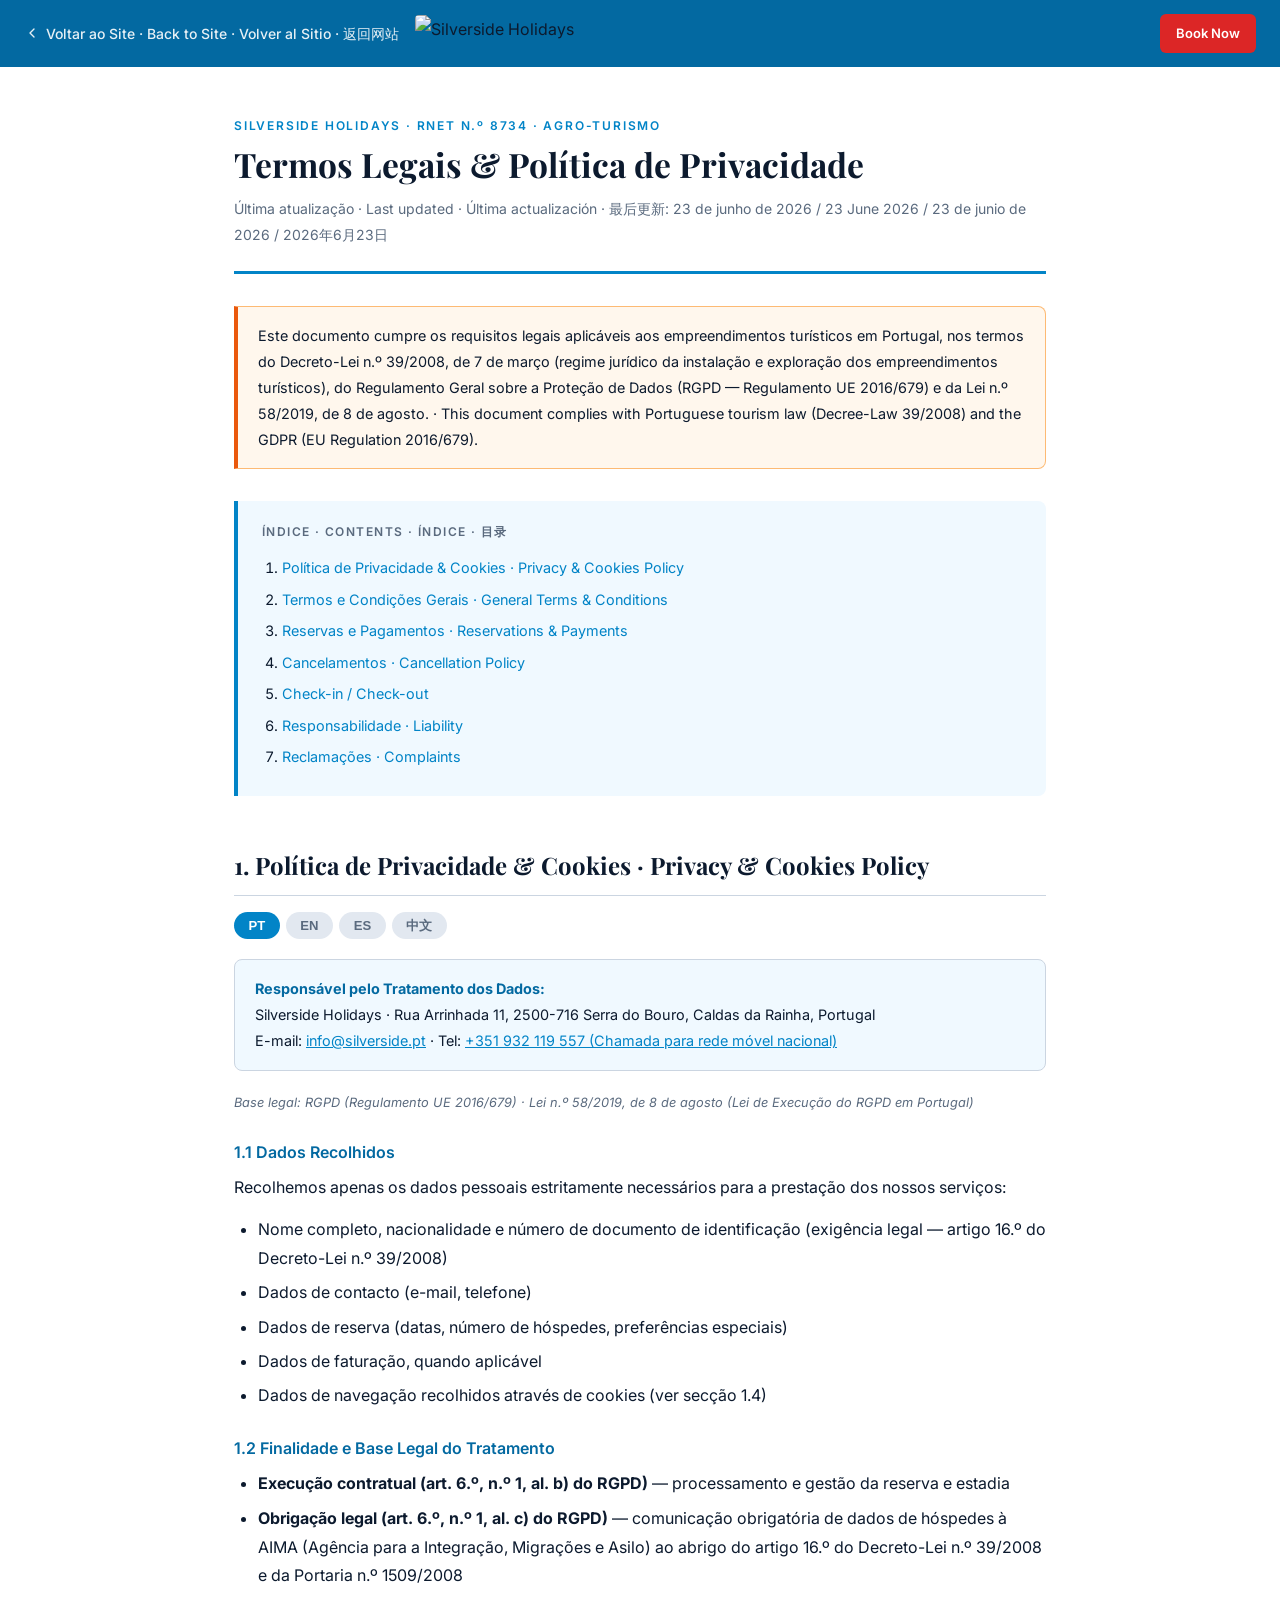
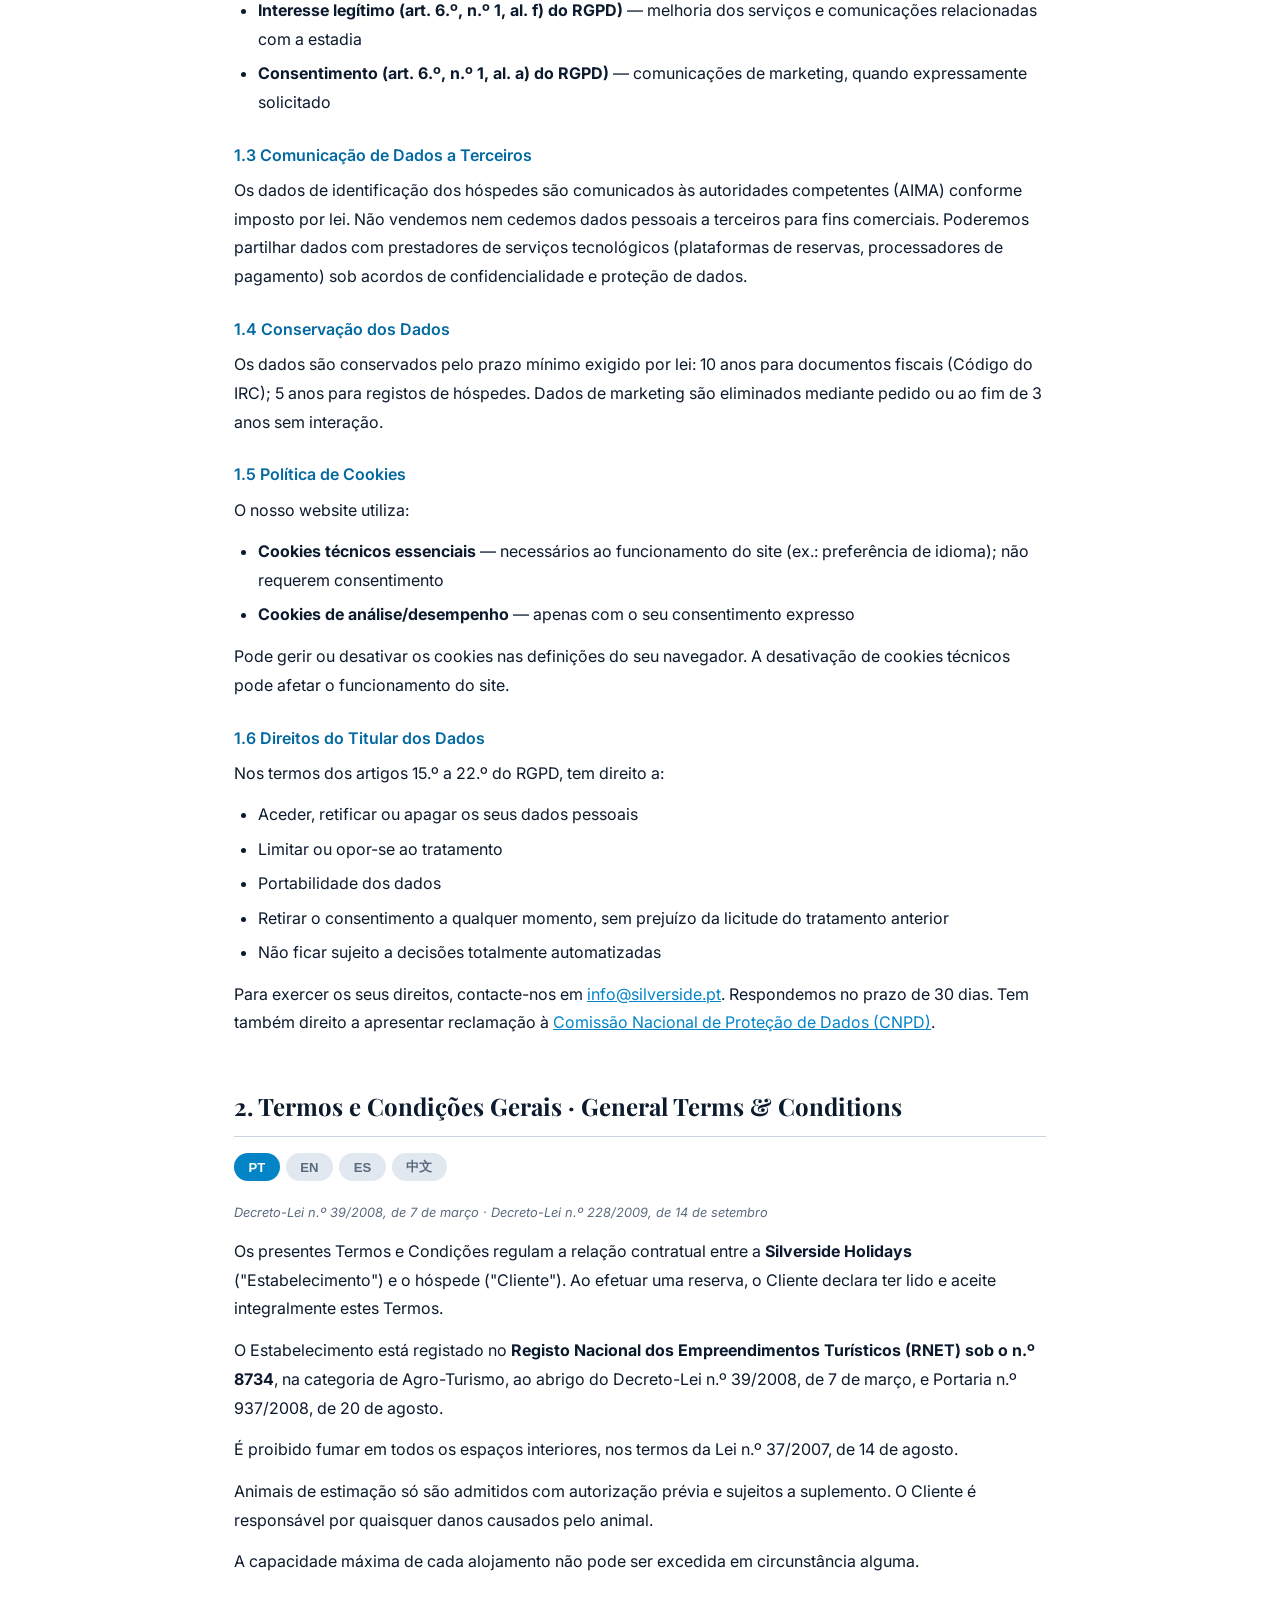
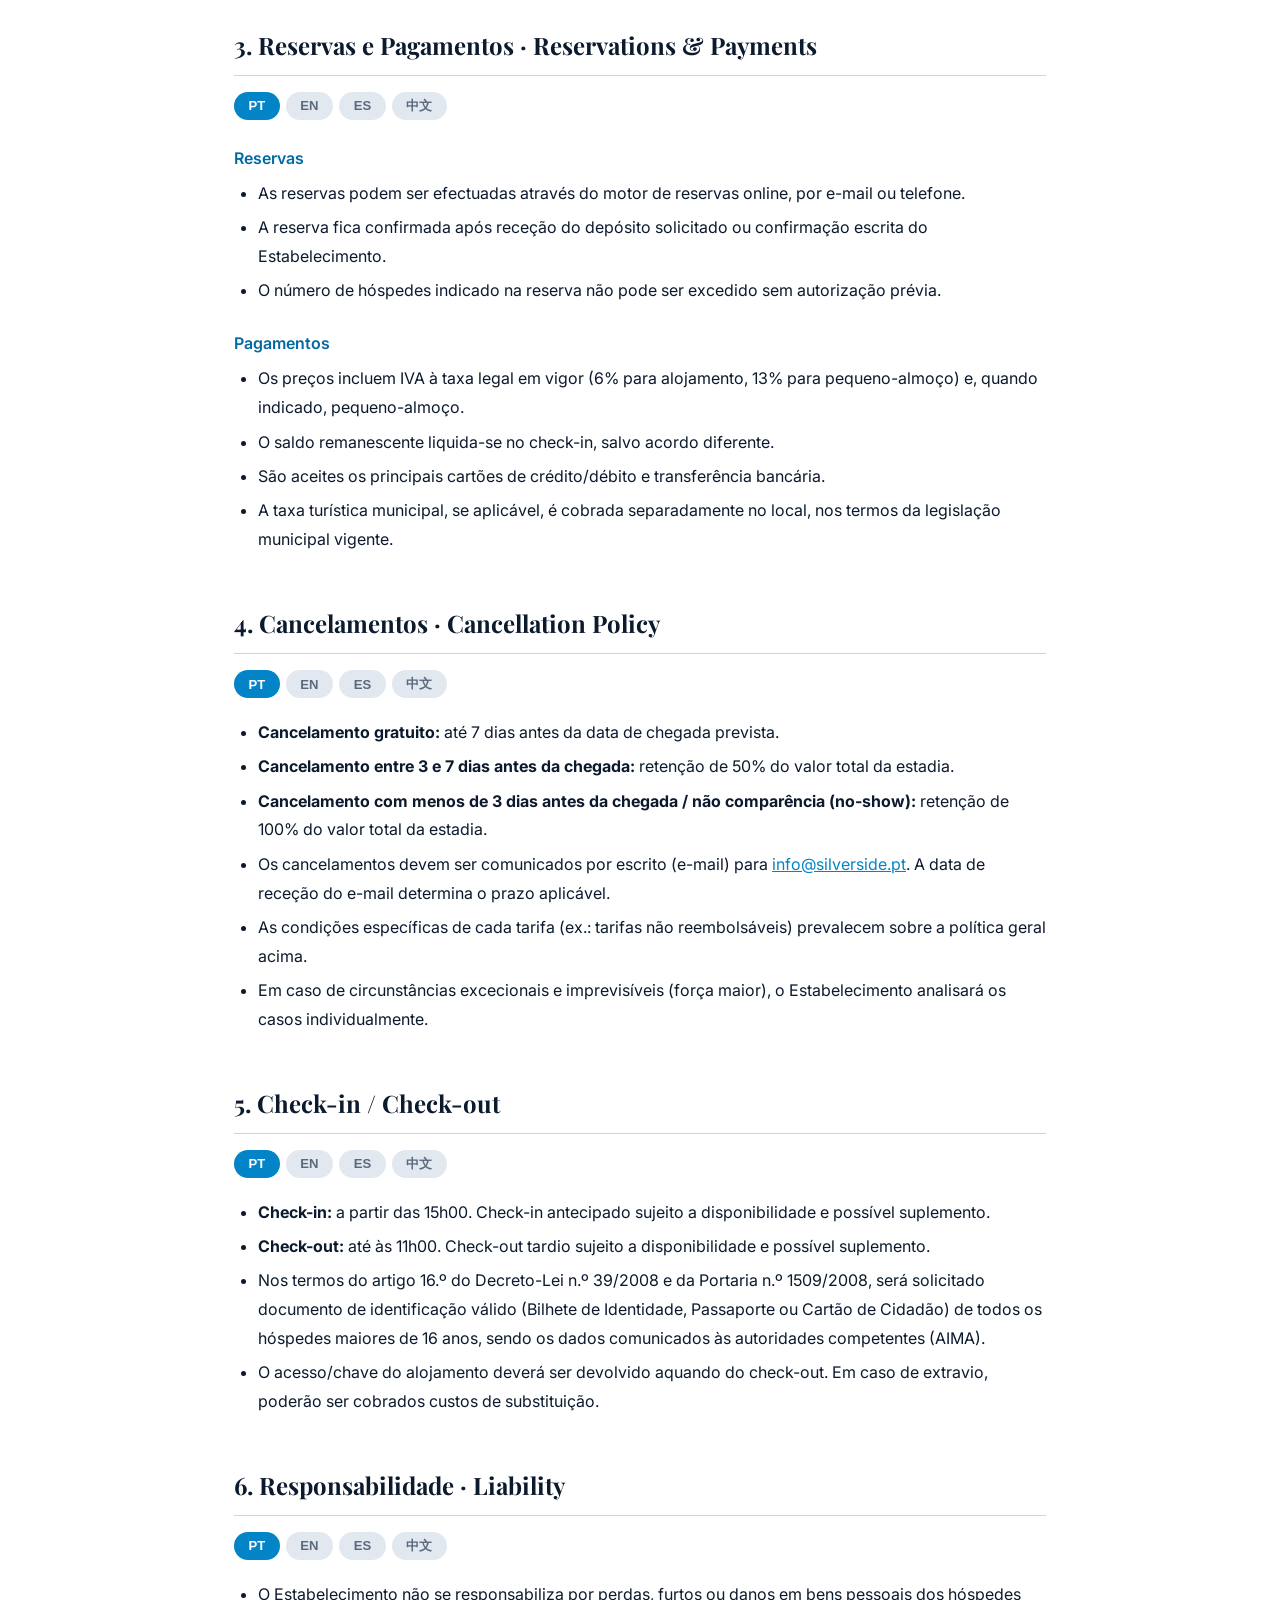
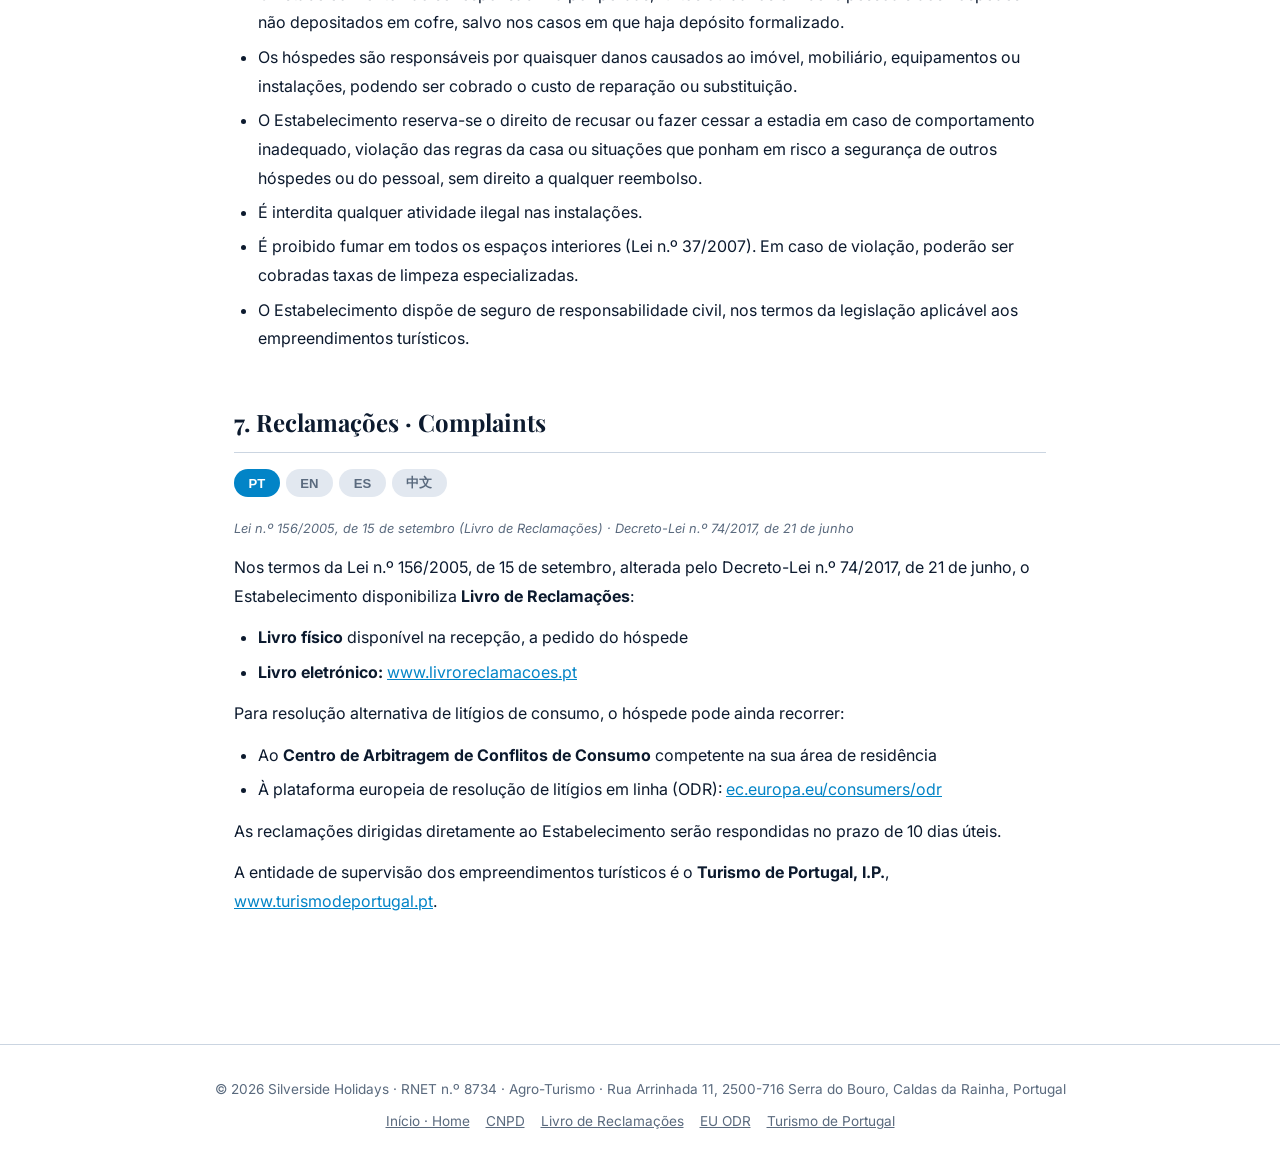
==== termos_legais.html @ a7474183 "Replace Reseliva with Exely booking engine. Embed the Exely search form and room-linked book buttons" ====
<!DOCTYPE html>
<html lang="pt">
<head>
  <meta charset="UTF-8" />
  <meta name="viewport" content="width=device-width, initial-scale=1.0" />
  <title>Termos Legais · Silverside Holidays</title>
  <link rel="icon" href="Logo.jpg" type="image/jpeg" />
  <link rel="preconnect" href="https://fonts.googleapis.com" />
  <link rel="preconnect" href="https://fonts.gstatic.com" crossorigin />
  <link href="https://fonts.googleapis.com/css2?family=Inter:wght@400;500;600&family=Playfair+Display:wght@600&display=swap" rel="stylesheet" />
  <style>
    :root {
      --primary:      #0284C7;
      --primary-dark: #0369A1;
      --accent:       #DC2626;
      --text:         #0C1A2E;
      --text-muted:   #5a6a7e;
      --bg-alt:       #F0F9FF;
      --border:       #CBD5E1;
    }
    *, *::before, *::after { box-sizing: border-box; margin: 0; padding: 0; }
    body {
      font-family: 'Inter', sans-serif;
      color: var(--text);
      background: #fff;
      line-height: 1.8;
      font-size: 1rem;
    }

    /* ── Top bar ── */
    .topbar {
      background: var(--primary-dark);
      padding: 0.85rem 1.5rem;
      display: flex;
      align-items: center;
      gap: 1rem;
    }
    .topbar a.back {
      color: #fff;
      text-decoration: none;
      font-size: 0.875rem;
      font-weight: 500;
      display: flex;
      align-items: center;
      gap: 0.4rem;
      opacity: 0.9;
    }
    .topbar a.back:hover { opacity: 1; text-decoration: underline; }
    .topbar img { height: 36px; border-radius: 4px; }
    .topbar-actions {
      margin-left: auto;
      display: flex;
      align-items: center;
      gap: 0.75rem;
    }
    .topbar .book-btn {
      background: #DC2626;
      color: #fff;
      text-decoration: none;
      font-size: 0.8125rem;
      font-weight: 600;
      padding: 0.5rem 1rem;
      border-radius: 6px;
    }
    .topbar .book-btn:hover { background: #B91C1C; }

    /* ── Page wrapper ── */
    .page {
      max-width: 860px;
      margin: 0 auto;
      padding: 3rem 1.5rem 5rem;
    }

    /* ── Page header ── */
    .page-header {
      border-bottom: 3px solid var(--primary);
      padding-bottom: 1.5rem;
      margin-bottom: 2rem;
    }
    .page-header .eyebrow {
      font-size: 0.75rem;
      font-weight: 600;
      letter-spacing: 0.15em;
      text-transform: uppercase;
      color: var(--primary);
      margin-bottom: 0.5rem;
    }
    .page-header h1 {
      font-family: 'Playfair Display', serif;
      font-size: 2.1rem;
      line-height: 1.2;
    }
    .page-header .meta {
      margin-top: 0.75rem;
      font-size: 0.875rem;
      color: var(--text-muted);
    }

    /* ── Alert box ── */
    .alert {
      background: #FFF7ED;
      border: 1px solid #FDBA74;
      border-left: 4px solid #EA580C;
      border-radius: 0 8px 8px 0;
      padding: 1rem 1.25rem;
      font-size: 0.9rem;
      margin-bottom: 2rem;
    }

    /* ── TOC ── */
    .toc {
      background: var(--bg-alt);
      border-left: 4px solid var(--primary);
      border-radius: 0 8px 8px 0;
      padding: 1.25rem 1.5rem;
      margin-bottom: 3rem;
    }
    .toc h2 {
      font-size: 0.75rem;
      font-weight: 600;
      letter-spacing: 0.12em;
      text-transform: uppercase;
      color: var(--text-muted);
      margin-bottom: 0.75rem;
    }
    .toc ol { padding-left: 1.25rem; }
    .toc li { margin: 0.35rem 0; font-size: 0.9rem; }
    .toc a { color: var(--primary); text-decoration: none; }
    .toc a:hover { text-decoration: underline; }

    /* ── Sections ── */
    section { margin-bottom: 3rem; scroll-margin-top: 1.5rem; }
    section > h2 {
      font-family: 'Playfair Display', serif;
      font-size: 1.5rem;
      color: var(--text);
      margin-bottom: 1rem;
      padding-bottom: 0.5rem;
      border-bottom: 1px solid var(--border);
    }
    section h3 {
      font-size: 1rem;
      font-weight: 600;
      color: var(--primary-dark);
      margin: 1.5rem 0 0.4rem;
    }
    section p { margin-bottom: 0.8rem; }
    section ul, section ol { padding-left: 1.5rem; margin-bottom: 0.8rem; }
    section li { margin: 0.35rem 0; }
    .legal-ref {
      font-size: 0.8rem;
      color: var(--text-muted);
      font-style: italic;
    }

    /* ── Lang tabs ── */
    .lang-tabs {
      display: flex;
      gap: 0.4rem;
      margin-bottom: 1.25rem;
      flex-wrap: wrap;
    }
    .lang-tab {
      background: #e2e8f0;
      border: none;
      border-radius: 20px;
      padding: 0.3rem 0.9rem;
      font-size: 0.82rem;
      font-weight: 600;
      cursor: pointer;
      color: var(--text-muted);
      transition: background 0.2s, color 0.2s;
    }
    .lang-tab.active { background: var(--primary); color: #fff; }
    .lang-tab:hover:not(.active) { background: #cbd5e1; }

    .lang-block { display: none; }
    .lang-block.active { display: block; }

    /* ── Info box ── */
    .info-box {
      background: var(--bg-alt);
      border: 1px solid var(--border);
      border-radius: 8px;
      padding: 1rem 1.25rem;
      font-size: 0.9rem;
      margin-bottom: 1.25rem;
    }
    .info-box strong { color: var(--primary-dark); }

    /* ── Links ── */
    a { color: var(--primary); }
    a:hover { color: var(--primary-dark); }

    /* ── Footer ── */
    .legal-footer {
      border-top: 1px solid var(--border);
      padding: 2rem 1.5rem;
      text-align: center;
      font-size: 0.85rem;
      color: var(--text-muted);
    }
    .legal-footer a { color: var(--text-muted); text-decoration: underline; }
    .legal-footer .footer-links { margin-top: 0.5rem; display: flex; justify-content: center; gap: 1rem; flex-wrap: wrap; }

    @media (max-width: 600px) {
      .page-header h1 { font-size: 1.6rem; }
      section > h2 { font-size: 1.25rem; }
    }
  </style>
  <!-- Exely Booking Engine -->
  <meta name="google-site-verification" content="CUYx3LEW8jjVTD2BBXpYp2aMDFgSX5VWZkhQwWPMs1c" />
  <script type="text/javascript">
    !function(e,n){
      var t="bookingengine",o="integration",i=e[t]=e[t]||{},a=i[o]=i[o]||{},r="__cq",c="__loader",d="getElementsByTagName";
      if(n=n||[],a[r]=a[r]?a[r].concat(n):n,!a[c]){a[c]=!0;var l=e.document,g=l[d]("head")[0]||l[d]("body")[0];
      !function n(i){if(0!==i.length){var a=l.createElement("script");a.type="text/javascript",a.async=!0,a.src="https://"+i[0]+"/integration/loader.js",
      a.onerror=a.onload=function(n,i){return function(){e[t]&&e[t][o]&&e[t][o].loaded||(g.removeChild(n),i())}}(a,(function(){n(i.slice(1,i.length))})),g.appendChild(a)}}(
      ["pt-ibe.hopenapi.com", "ibe.hopenapi.com", "ibe.behopenapi.com"])}
    }(window, [
      ["setContext", "BE-INT-silverside_2026-08-05", "pt"]
    ]);
  </script>
</head>
<body>

  <div class="topbar">
    <a href="index.html" class="back">
      <svg width="16" height="16" viewBox="0 0 24 24" fill="none" stroke="currentColor" stroke-width="2" stroke-linecap="round" stroke-linejoin="round"><polyline points="15 18 9 12 15 6"/></svg>
      Voltar ao Site · Back to Site · Volver al Sitio · 返回网站
    </a>
    <img src="Logo.jpg" alt="Silverside Holidays" />
    <div class="topbar-actions">
      <a href="#" class="book-btn" data-be-booking-open="true">Book Now</a>
    </div>
  </div>

  <main class="page">

    <header class="page-header">
      <p class="eyebrow">Silverside Holidays · RNET n.º 8734 · Agro-Turismo</p>
      <h1>Termos Legais &amp; Política de Privacidade</h1>
      <p class="meta">
        Última atualização · Last updated · Última actualización · 最后更新: 23 de junho de 2026 / 23 June 2026 / 23 de junio de 2026 / 2026年6月23日
      </p>
    </header>

    <div class="alert">
      Este documento cumpre os requisitos legais aplicáveis aos empreendimentos turísticos em Portugal, nos termos do Decreto-Lei n.º 39/2008, de 7 de março (regime jurídico da instalação e exploração dos empreendimentos turísticos), do Regulamento Geral sobre a Proteção de Dados (RGPD — Regulamento UE 2016/679) e da Lei n.º 58/2019, de 8 de agosto. · This document complies with Portuguese tourism law (Decree-Law 39/2008) and the GDPR (EU Regulation 2016/679).
    </div>

    <nav class="toc" aria-label="Índice">
      <h2>Índice · Contents · Índice · 目录</h2>
      <ol>
        <li><a href="#privacidade">Política de Privacidade &amp; Cookies · Privacy &amp; Cookies Policy</a></li>
        <li><a href="#termos">Termos e Condições Gerais · General Terms &amp; Conditions</a></li>
        <li><a href="#reservas">Reservas e Pagamentos · Reservations &amp; Payments</a></li>
        <li><a href="#cancelamentos">Cancelamentos · Cancellation Policy</a></li>
        <li><a href="#checkin">Check-in / Check-out</a></li>
        <li><a href="#responsabilidade">Responsabilidade · Liability</a></li>
        <li><a href="#reclamacoes">Reclamações · Complaints</a></li>
      </ol>
    </nav>


    <!-- ══════════════════════════════════════════
         1. PRIVACY & COOKIES
    ══════════════════════════════════════════ -->
    <section id="privacidade">
      <h2>1. Política de Privacidade &amp; Cookies · Privacy &amp; Cookies Policy</h2>

      <div class="lang-tabs" data-section="priv">
        <button class="lang-tab active" data-lang="pt">PT</button>
        <button class="lang-tab" data-lang="en">EN</button>
        <button class="lang-tab" data-lang="es">ES</button>
        <button class="lang-tab" data-lang="zh">中文</button>
      </div>

      <!-- PT -->
      <div class="lang-block active" id="priv-pt">
        <div class="info-box">
          <strong>Responsável pelo Tratamento dos Dados:</strong><br>
          Silverside Holidays · Rua Arrinhada 11, 2500-716 Serra do Bouro, Caldas da Rainha, Portugal<br>
          E-mail: <a href="mailto:info@silverside.pt">info@silverside.pt</a> · Tel: <a href="tel:+351932119557">+351 932 119 557 (Chamada para rede móvel nacional)</a>
        </div>
        <p class="legal-ref">Base legal: RGPD (Regulamento UE 2016/679) · Lei n.º 58/2019, de 8 de agosto (Lei de Execução do RGPD em Portugal)</p>

        <h3>1.1 Dados Recolhidos</h3>
        <p>Recolhemos apenas os dados pessoais estritamente necessários para a prestação dos nossos serviços:</p>
        <ul>
          <li>Nome completo, nacionalidade e número de documento de identificação (exigência legal — artigo 16.º do Decreto-Lei n.º 39/2008)</li>
          <li>Dados de contacto (e-mail, telefone)</li>
          <li>Dados de reserva (datas, número de hóspedes, preferências especiais)</li>
          <li>Dados de faturação, quando aplicável</li>
          <li>Dados de navegação recolhidos através de cookies (ver secção 1.4)</li>
        </ul>

        <h3>1.2 Finalidade e Base Legal do Tratamento</h3>
        <ul>
          <li><strong>Execução contratual (art. 6.º, n.º 1, al. b) do RGPD)</strong> — processamento e gestão da reserva e estadia</li>
          <li><strong>Obrigação legal (art. 6.º, n.º 1, al. c) do RGPD)</strong> — comunicação obrigatória de dados de hóspedes à AIMA (Agência para a Integração, Migrações e Asilo) ao abrigo do artigo 16.º do Decreto-Lei n.º 39/2008 e da Portaria n.º 1509/2008</li>
          <li><strong>Interesse legítimo (art. 6.º, n.º 1, al. f) do RGPD)</strong> — melhoria dos serviços e comunicações relacionadas com a estadia</li>
          <li><strong>Consentimento (art. 6.º, n.º 1, al. a) do RGPD)</strong> — comunicações de marketing, quando expressamente solicitado</li>
        </ul>

        <h3>1.3 Comunicação de Dados a Terceiros</h3>
        <p>Os dados de identificação dos hóspedes são comunicados às autoridades competentes (AIMA) conforme imposto por lei. Não vendemos nem cedemos dados pessoais a terceiros para fins comerciais. Poderemos partilhar dados com prestadores de serviços tecnológicos (plataformas de reservas, processadores de pagamento) sob acordos de confidencialidade e proteção de dados.</p>

        <h3>1.4 Conservação dos Dados</h3>
        <p>Os dados são conservados pelo prazo mínimo exigido por lei: 10 anos para documentos fiscais (Código do IRC); 5 anos para registos de hóspedes. Dados de marketing são eliminados mediante pedido ou ao fim de 3 anos sem interação.</p>

        <h3>1.5 Política de Cookies</h3>
        <p>O nosso website utiliza:</p>
        <ul>
          <li><strong>Cookies técnicos essenciais</strong> — necessários ao funcionamento do site (ex.: preferência de idioma); não requerem consentimento</li>
          <li><strong>Cookies de análise/desempenho</strong> — apenas com o seu consentimento expresso</li>
        </ul>
        <p>Pode gerir ou desativar os cookies nas definições do seu navegador. A desativação de cookies técnicos pode afetar o funcionamento do site.</p>

        <h3>1.6 Direitos do Titular dos Dados</h3>
        <p>Nos termos dos artigos 15.º a 22.º do RGPD, tem direito a:</p>
        <ul>
          <li>Aceder, retificar ou apagar os seus dados pessoais</li>
          <li>Limitar ou opor-se ao tratamento</li>
          <li>Portabilidade dos dados</li>
          <li>Retirar o consentimento a qualquer momento, sem prejuízo da licitude do tratamento anterior</li>
          <li>Não ficar sujeito a decisões totalmente automatizadas</li>
        </ul>
        <p>Para exercer os seus direitos, contacte-nos em <a href="mailto:info@silverside.pt">info@silverside.pt</a>. Respondemos no prazo de 30 dias. Tem também direito a apresentar reclamação à <a href="https://www.cnpd.pt" target="_blank" rel="noopener">Comissão Nacional de Proteção de Dados (CNPD)</a>.</p>
      </div>

      <!-- EN -->
      <div class="lang-block" id="priv-en">
        <div class="info-box">
          <strong>Data Controller:</strong><br>
          Silverside Holidays · Rua Arrinhada 11, 2500-716 Serra do Bouro, Caldas da Rainha, Portugal<br>
          Email: <a href="mailto:info@silverside.pt">info@silverside.pt</a> · Tel: <a href="tel:+351932119557">+351 932 119 557 (Call to national mobile network)</a>
        </div>
        <p class="legal-ref">Legal basis: GDPR (EU Regulation 2016/679) · Portuguese Law 58/2019 of 8 August</p>

        <h3>1.1 Data Collected</h3>
        <p>We only collect personal data strictly necessary for the provision of our services:</p>
        <ul>
          <li>Full name, nationality and identity document number (legal requirement — Article 16 of Decree-Law 39/2008)</li>
          <li>Contact details (email, phone)</li>
          <li>Reservation data (dates, number of guests, special preferences)</li>
          <li>Billing information, where applicable</li>
          <li>Browsing data collected via cookies (see section 1.4)</li>
        </ul>

        <h3>1.2 Purpose and Legal Basis for Processing</h3>
        <ul>
          <li><strong>Contractual performance (Art. 6(1)(b) GDPR)</strong> — processing and managing your reservation and stay</li>
          <li><strong>Legal obligation (Art. 6(1)(c) GDPR)</strong> — mandatory reporting of guest data to AIMA (Portuguese Immigration and Integration Agency) under Article 16 of Decree-Law 39/2008</li>
          <li><strong>Legitimate interest (Art. 6(1)(f) GDPR)</strong> — service improvement and stay-related communications</li>
          <li><strong>Consent (Art. 6(1)(a) GDPR)</strong> — marketing communications, when expressly requested</li>
        </ul>

        <h3>1.3 Sharing of Data with Third Parties</h3>
        <p>Guest identification data is reported to the competent authorities (AIMA) as required by law. We do not sell or share personal data with third parties for commercial purposes. We may share data with technology service providers (booking platforms, payment processors) under confidentiality and data protection agreements.</p>

        <h3>1.4 Data Retention</h3>
        <p>Data is retained for the minimum period required by law: 10 years for tax documents; 5 years for guest records. Marketing data is deleted upon request or after 3 years of inactivity.</p>

        <h3>1.5 Cookie Policy</h3>
        <p>Our website uses:</p>
        <ul>
          <li><strong>Essential technical cookies</strong> — necessary for site operation (e.g. language preference); no consent required</li>
          <li><strong>Analytics/performance cookies</strong> — only with your express consent</li>
        </ul>
        <p>You may manage or disable cookies in your browser settings. Disabling technical cookies may affect site functionality.</p>

        <h3>1.6 Data Subject Rights</h3>
        <p>Under Articles 15–22 of the GDPR, you have the right to:</p>
        <ul>
          <li>Access, rectify, or erase your personal data</li>
          <li>Restrict or object to processing</li>
          <li>Data portability</li>
          <li>Withdraw consent at any time, without affecting the lawfulness of prior processing</li>
          <li>Not be subject to solely automated decisions</li>
        </ul>
        <p>To exercise your rights, contact us at <a href="mailto:info@silverside.pt">info@silverside.pt</a>. We respond within 30 days. You may also lodge a complaint with the <a href="https://www.cnpd.pt" target="_blank" rel="noopener">Comissão Nacional de Proteção de Dados (CNPD)</a>.</p>
      </div>

      <!-- ES -->
      <div class="lang-block" id="priv-es">
        <div class="info-box">
          <strong>Responsable del Tratamiento de Datos:</strong><br>
          Silverside Holidays · Rua Arrinhada 11, 2500-716 Serra do Bouro, Caldas da Rainha, Portugal<br>
          Correo: <a href="mailto:info@silverside.pt">info@silverside.pt</a> · Tel: <a href="tel:+351932119557">+351 932 119 557 (Llamada a red móvil nacional)</a>
        </div>
        <p class="legal-ref">Base legal: RGPD (Reglamento UE 2016/679) · Ley portuguesa n.º 58/2019, de 8 de agosto</p>

        <h3>1.1 Datos Recopilados</h3>
        <p>Solo recopilamos los datos personales estrictamente necesarios para la prestación de nuestros servicios:</p>
        <ul>
          <li>Nombre completo, nacionalidad y número de documento de identidad (exigencia legal — artículo 16 del Decreto-Ley 39/2008)</li>
          <li>Datos de contacto (correo electrónico, teléfono)</li>
          <li>Datos de reserva (fechas, número de huéspedes, preferencias especiales)</li>
          <li>Información de facturación, cuando corresponda</li>
          <li>Datos de navegación recopilados mediante cookies (véase sección 1.4)</li>
        </ul>

        <h3>1.2 Finalidad y Base Legal del Tratamiento</h3>
        <ul>
          <li><strong>Ejecución contractual (art. 6(1)(b) RGPD)</strong> — gestión de su reserva y estancia</li>
          <li><strong>Obligación legal (art. 6(1)(c) RGPD)</strong> — comunicación obligatoria de datos de huéspedes a la AIMA conforme al Decreto-Ley 39/2008</li>
          <li><strong>Interés legítimo (art. 6(1)(f) RGPD)</strong> — mejora de servicios y comunicaciones relacionadas con la estancia</li>
          <li><strong>Consentimiento (art. 6(1)(a) RGPD)</strong> — comunicaciones de marketing, cuando se solicite expresamente</li>
        </ul>

        <h3>1.3 Comunicación de Datos a Terceros</h3>
        <p>Los datos de identificación de los huéspedes se comunican a las autoridades competentes (AIMA) conforme a la ley. No vendemos ni cedemos datos personales a terceros con fines comerciales.</p>

        <h3>1.4 Conservación de Datos</h3>
        <p>Los datos se conservan durante el plazo mínimo exigido por la ley: 10 años para documentos fiscales; 5 años para registros de huéspedes. Los datos de marketing se eliminan previa solicitud o transcurridos 3 años sin interacción.</p>

        <h3>1.5 Política de Cookies</h3>
        <p>Nuestro sitio web utiliza:</p>
        <ul>
          <li><strong>Cookies técnicas esenciales</strong> — necesarias para el funcionamiento del sitio (p. ej., preferencia de idioma); no requieren consentimiento</li>
          <li><strong>Cookies analíticas/de rendimiento</strong> — solo con su consentimiento expreso</li>
        </ul>

        <h3>1.6 Derechos del Titular de los Datos</h3>
        <p>En virtud de los artículos 15 a 22 del RGPD, usted tiene derecho a acceder, rectificar o suprimir sus datos, a limitar u oponerse al tratamiento, a la portabilidad de los datos y a retirar el consentimiento en cualquier momento. Para ejercer sus derechos, contáctenos en <a href="mailto:info@silverside.pt">info@silverside.pt</a>. También puede reclamar ante la <a href="https://www.cnpd.pt" target="_blank" rel="noopener">CNPD</a>.</p>
      </div>

      <!-- ZH -->
      <div class="lang-block" id="priv-zh">
        <div class="info-box">
          <strong>数据控制方：</strong><br>
          银边旅馆（Silverside Holidays）· Rua Arrinhada 11, 2500-716 Serra do Bouro, Caldas da Rainha, 葡萄牙<br>
          电子邮件：<a href="mailto:info@silverside.pt">info@silverside.pt</a> · 电话：<a href="tel:+351932119557">+351 932 119 557 (拨打本地移动网络)</a>
        </div>
        <p class="legal-ref">法律依据：欧盟《通用数据保护条例》（GDPR，EU 2016/679）· 葡萄牙第58/2019号法律</p>

        <h3>1.1 收集的数据</h3>
        <p>我们仅收集提供服务所必需的个人数据：</p>
        <ul>
          <li>全名、国籍及身份证件号码（法律要求——第39/2008号法令第16条）</li>
          <li>联系方式（电子邮件、电话）</li>
          <li>预订数据（日期、入住人数、特殊需求）</li>
          <li>计费信息（如适用）</li>
          <li>通过Cookie收集的浏览数据（见第1.4条）</li>
        </ul>

        <h3>1.2 处理目的与法律依据</h3>
        <ul>
          <li><strong>履行合同（GDPR第6(1)(b)条）</strong>——处理和管理您的预订及住宿</li>
          <li><strong>法律义务（GDPR第6(1)(c)条）</strong>——依据第39/2008号法令第16条，将客人信息强制报告给葡萄牙移民局（AIMA）</li>
          <li><strong>合法利益（GDPR第6(1)(f)条）</strong>——改善服务及入住相关沟通</li>
          <li><strong>同意（GDPR第6(1)(a)条）</strong>——经您明确要求时发送营销通讯</li>
        </ul>

        <h3>1.3 向第三方共享数据</h3>
        <p>客人身份数据将依法向主管当局（AIMA）报告。我们不出售或向第三方提供个人数据用于商业目的。</p>

        <h3>1.4 数据保存期限</h3>
        <p>数据保存期限不超过法律规定的最低期限：税务文件保存10年；住客记录保存5年。营销数据在收到申请或3年无互动后删除。</p>

        <h3>1.5 Cookie政策</h3>
        <p>本网站使用以下Cookie：</p>
        <ul>
          <li><strong>基本技术Cookie</strong>——网站运行所必需（如语言偏好），无需同意</li>
          <li><strong>分析/性能Cookie</strong>——仅在您明确同意后使用</li>
        </ul>

        <h3>1.6 数据主体权利</h3>
        <p>根据GDPR第15至22条，您有权访问、更正或删除您的个人数据、限制或反对处理、数据可携性，以及随时撤回同意。请发送电子邮件至 <a href="mailto:info@silverside.pt">info@silverside.pt</a> 行使您的权利。您也可以向 <a href="https://www.cnpd.pt" target="_blank" rel="noopener">葡萄牙国家数据保护委员会（CNPD）</a> 提出投诉。</p>
      </div>
    </section>


    <!-- ══════════════════════════════════════════
         2. GENERAL T&C
    ══════════════════════════════════════════ -->
    <section id="termos">
      <h2>2. Termos e Condições Gerais · General Terms &amp; Conditions</h2>

      <div class="lang-tabs" data-section="tc">
        <button class="lang-tab active" data-lang="pt">PT</button>
        <button class="lang-tab" data-lang="en">EN</button>
        <button class="lang-tab" data-lang="es">ES</button>
        <button class="lang-tab" data-lang="zh">中文</button>
      </div>

      <div class="lang-block active" id="tc-pt">
        <p class="legal-ref">Decreto-Lei n.º 39/2008, de 7 de março · Decreto-Lei n.º 228/2009, de 14 de setembro</p>
        <p>Os presentes Termos e Condições regulam a relação contratual entre a <strong>Silverside Holidays</strong> ("Estabelecimento") e o hóspede ("Cliente"). Ao efetuar uma reserva, o Cliente declara ter lido e aceite integralmente estes Termos.</p>
        <p>O Estabelecimento está registado no <strong>Registo Nacional dos Empreendimentos Turísticos (RNET) sob o n.º 8734</strong>, na categoria de Agro-Turismo, ao abrigo do Decreto-Lei n.º 39/2008, de 7 de março, e Portaria n.º 937/2008, de 20 de agosto.</p>
        <p>É proibido fumar em todos os espaços interiores, nos termos da Lei n.º 37/2007, de 14 de agosto.</p>
        <p>Animais de estimação só são admitidos com autorização prévia e sujeitos a suplemento. O Cliente é responsável por quaisquer danos causados pelo animal.</p>
        <p>A capacidade máxima de cada alojamento não pode ser excedida em circunstância alguma.</p>
      </div>

      <div class="lang-block" id="tc-en">
        <p class="legal-ref">Decree-Law 39/2008 of 7 March · Decree-Law 228/2009 of 14 September</p>
        <p>These Terms and Conditions govern the contractual relationship between <strong>Silverside Holidays</strong> ("Establishment") and the guest ("Client"). By making a reservation, the Client confirms having read and fully accepted these Terms.</p>
        <p>The Establishment is registered in the <strong>National Tourism Register (RNET) under n.º 8734</strong>, in the Agro-Tourism category, under Decree-Law 39/2008 of 7 March and Ordinance 937/2008 of 20 August.</p>
        <p>Smoking is prohibited in all interior areas, under Law 37/2007 of 14 August.</p>
        <p>Pets are admitted only with prior authorisation and subject to a surcharge. The Client is responsible for any damage caused by the animal.</p>
        <p>The maximum occupancy of each accommodation unit may not be exceeded under any circumstances.</p>
      </div>

      <div class="lang-block" id="tc-es">
        <p class="legal-ref">Decreto-Ley n.º 39/2008, de 7 de marzo · Decreto-Ley n.º 228/2009, de 14 de septiembre</p>
        <p>Los presentes Términos y Condiciones regulan la relación contractual entre <strong>Silverside Holidays</strong> ("Establecimiento") y el huésped ("Cliente"). Al realizar una reserva, el Cliente declara haber leído y aceptado íntegramente estos Términos.</p>
        <p>El Establecimiento está registrado en el <strong>Registro Nacional de Empresas Turísticas (RNET) con el n.º 8734</strong>, en la categoría de Agro-Turismo, conforme al Decreto-Ley 39/2008.</p>
        <p>Está prohibido fumar en todos los espacios interiores conforme a la Ley n.º 37/2007.</p>
        <p>Las mascotas solo se admiten con autorización previa y sujetas a suplemento. El Cliente es responsable de los daños que cause el animal.</p>
        <p>La capacidad máxima de cada alojamiento no puede superarse en ningún caso.</p>
      </div>

      <div class="lang-block" id="tc-zh">
        <p class="legal-ref">第39/2008号法令（2008年3月7日）· 第228/2009号法令（2009年9月14日）</p>
        <p>本条款规范<strong>银边旅馆（Silverside Holidays）</strong>（"住宿设施"）与宾客（"客户"）之间的合同关系。完成预订即视为客户已阅读并完全接受本条款。</p>
        <p>本住宿设施依据第39/2008号法令在<strong>葡萄牙全国旅游企业注册系统（RNET）注册编号8734</strong>，类别为乡村旅游（Agro-Turismo）。</p>
        <p>根据第37/2007号法律，所有室内区域严禁吸烟。</p>
        <p>携带宠物须事先获得许可并支付附加费。客户对宠物造成的任何损失承担责任。</p>
        <p>任何情况下均不得超过每个住宿单元的最大入住人数。</p>
      </div>
    </section>


    <!-- ══════════════════════════════════════════
         3. RESERVATIONS & PAYMENTS
    ══════════════════════════════════════════ -->
    <section id="reservas">
      <h2>3. Reservas e Pagamentos · Reservations &amp; Payments</h2>

      <div class="lang-tabs" data-section="res">
        <button class="lang-tab active" data-lang="pt">PT</button>
        <button class="lang-tab" data-lang="en">EN</button>
        <button class="lang-tab" data-lang="es">ES</button>
        <button class="lang-tab" data-lang="zh">中文</button>
      </div>

      <div class="lang-block active" id="res-pt">
        <h3>Reservas</h3>
        <ul>
          <li>As reservas podem ser efectuadas através do motor de reservas online, por e-mail ou telefone.</li>
          <li>A reserva fica confirmada após receção do depósito solicitado ou confirmação escrita do Estabelecimento.</li>
          <li>O número de hóspedes indicado na reserva não pode ser excedido sem autorização prévia.</li>
        </ul>
        <h3>Pagamentos</h3>
        <ul>
          <li>Os preços incluem IVA à taxa legal em vigor (6% para alojamento, 13% para pequeno-almoço) e, quando indicado, pequeno-almoço.</li>
          <li>O saldo remanescente liquida-se no check-in, salvo acordo diferente.</li>
          <li>São aceites os principais cartões de crédito/débito e transferência bancária.</li>
          <li>A taxa turística municipal, se aplicável, é cobrada separadamente no local, nos termos da legislação municipal vigente.</li>
        </ul>
      </div>

      <div class="lang-block" id="res-en">
        <h3>Reservations</h3>
        <ul>
          <li>Reservations may be made via the online booking engine, by email, or by telephone.</li>
          <li>A reservation is confirmed upon receipt of the requested deposit or written confirmation from the Establishment.</li>
          <li>The number of guests stated at booking may not be exceeded without prior authorisation.</li>
        </ul>
        <h3>Payments</h3>
        <ul>
          <li>Prices include VAT at the applicable legal rate (6% for accommodation, 13% for breakfast) and, where indicated, breakfast.</li>
          <li>The remaining balance is due at check-in, unless otherwise agreed.</li>
          <li>Major credit/debit cards and bank transfer are accepted.</li>
          <li>A municipal tourist tax, where applicable, is charged separately on-site under current municipal legislation.</li>
        </ul>
      </div>

      <div class="lang-block" id="res-es">
        <h3>Reservas</h3>
        <ul>
          <li>Las reservas pueden realizarse a través del motor de reservas online, por correo electrónico o por teléfono.</li>
          <li>La reserva se confirma tras la recepción del depósito solicitado o la confirmación escrita del Establecimiento.</li>
          <li>El número de huéspedes indicado en la reserva no puede superarse sin autorización previa.</li>
        </ul>
        <h3>Pagos</h3>
        <ul>
          <li>Los precios incluyen IVA al tipo legal vigente (6% para alojamiento, 13% para desayuno) y, cuando se indique, desayuno.</li>
          <li>El saldo restante se abona en el check-in, salvo acuerdo en contrario.</li>
          <li>Se aceptan las principales tarjetas de crédito/débito y transferencia bancaria.</li>
          <li>La tasa turística municipal, si procede, se cobra por separado en el establecimiento.</li>
        </ul>
      </div>

      <div class="lang-block" id="res-zh">
        <h3>预订</h3>
        <ul>
          <li>可通过在线预订系统、电子邮件或电话进行预订。</li>
          <li>收到所需押金或住宿设施的书面确认后，预订即告确认。</li>
          <li>未经事先授权，不得超过预订时注明的入住人数。</li>
        </ul>
        <h3>付款</h3>
        <ul>
          <li>价格含法定增值税（住宿6%，早餐13%），并在注明时包含早餐。</li>
          <li>余款于入住时支付，另有协议者除外。</li>
          <li>接受主要信用卡/借记卡及银行转账。</li>
          <li>如适用，市政旅游税将在入住时另行收取。</li>
        </ul>
      </div>
    </section>


    <!-- ══════════════════════════════════════════
         4. CANCELLATIONS
    ══════════════════════════════════════════ -->
    <section id="cancelamentos">
      <h2>4. Cancelamentos · Cancellation Policy</h2>

      <div class="lang-tabs" data-section="can">
        <button class="lang-tab active" data-lang="pt">PT</button>
        <button class="lang-tab" data-lang="en">EN</button>
        <button class="lang-tab" data-lang="es">ES</button>
        <button class="lang-tab" data-lang="zh">中文</button>
      </div>

      <div class="lang-block active" id="can-pt">
        <ul>
          <li><strong>Cancelamento gratuito:</strong> até 7 dias antes da data de chegada prevista.</li>
          <li><strong>Cancelamento entre 3 e 7 dias antes da chegada:</strong> retenção de 50% do valor total da estadia.</li>
          <li><strong>Cancelamento com menos de 3 dias antes da chegada / não comparência (no-show):</strong> retenção de 100% do valor total da estadia.</li>
          <li>Os cancelamentos devem ser comunicados por escrito (e-mail) para <a href="mailto:info@silverside.pt">info@silverside.pt</a>. A data de receção do e-mail determina o prazo aplicável.</li>
          <li>As condições específicas de cada tarifa (ex.: tarifas não reembolsáveis) prevalecem sobre a política geral acima.</li>
          <li>Em caso de circunstâncias excecionais e imprevisíveis (força maior), o Estabelecimento analisará os casos individualmente.</li>
        </ul>
      </div>

      <div class="lang-block" id="can-en">
        <ul>
          <li><strong>Free cancellation:</strong> up to 7 days before the scheduled arrival date.</li>
          <li><strong>Cancellation between 3 and 7 days before arrival:</strong> 50% of the total stay value is retained.</li>
          <li><strong>Cancellation within 3 days of arrival / no-show:</strong> 100% of the total stay value is retained.</li>
          <li>Cancellations must be communicated in writing (email) to <a href="mailto:info@silverside.pt">info@silverside.pt</a>. The date the email is received determines the applicable period.</li>
          <li>Specific rate conditions (e.g. non-refundable rates) take precedence over the general policy above.</li>
          <li>In exceptional and unforeseeable circumstances (force majeure), the Establishment will assess each case individually.</li>
        </ul>
      </div>

      <div class="lang-block" id="can-es">
        <ul>
          <li><strong>Cancelación gratuita:</strong> hasta 7 días antes de la fecha de llegada prevista.</li>
          <li><strong>Cancelación entre 3 y 7 días antes de la llegada:</strong> retención del 50% del importe total de la estancia.</li>
          <li><strong>Cancelación con menos de 3 días / no presentación (no-show):</strong> retención del 100% del importe total de la estancia.</li>
          <li>Las cancelaciones deben comunicarse por escrito (correo electrónico) a <a href="mailto:info@silverside.pt">info@silverside.pt</a>. La fecha de recepción del correo determina el plazo aplicable.</li>
          <li>Las condiciones específicas de cada tarifa (p. ej., tarifas no reembolsables) prevalecen sobre la política general.</li>
        </ul>
      </div>

      <div class="lang-block" id="can-zh">
        <ul>
          <li><strong>免费取消：</strong>预计抵达日期7天前可免费取消。</li>
          <li><strong>抵达前3至7天取消：</strong>扣留住宿总金额的50%。</li>
          <li><strong>抵达前3天内取消 / 未到店（No-Show）：</strong>扣留住宿总金额的100%。</li>
          <li>取消须以书面形式（电子邮件）发送至 <a href="mailto:info@silverside.pt">info@silverside.pt</a>。以收到电子邮件的日期为准。</li>
          <li>特定房价条款（如不可退款房价）优先于上述通用政策。</li>
          <li>在不可预见的特殊情况（不可抗力）下，住宿设施将逐案评估处理。</li>
        </ul>
      </div>
    </section>


    <!-- ══════════════════════════════════════════
         5. CHECK-IN / CHECK-OUT
    ══════════════════════════════════════════ -->
    <section id="checkin">
      <h2>5. Check-in / Check-out</h2>

      <div class="lang-tabs" data-section="ci">
        <button class="lang-tab active" data-lang="pt">PT</button>
        <button class="lang-tab" data-lang="en">EN</button>
        <button class="lang-tab" data-lang="es">ES</button>
        <button class="lang-tab" data-lang="zh">中文</button>
      </div>

      <div class="lang-block active" id="ci-pt">
        <ul>
          <li><strong>Check-in:</strong> a partir das 15h00. Check-in antecipado sujeito a disponibilidade e possível suplemento.</li>
          <li><strong>Check-out:</strong> até às 11h00. Check-out tardio sujeito a disponibilidade e possível suplemento.</li>
          <li>Nos termos do artigo 16.º do Decreto-Lei n.º 39/2008 e da Portaria n.º 1509/2008, será solicitado documento de identificação válido (Bilhete de Identidade, Passaporte ou Cartão de Cidadão) de todos os hóspedes maiores de 16 anos, sendo os dados comunicados às autoridades competentes (AIMA).</li>
          <li>O acesso/chave do alojamento deverá ser devolvido aquando do check-out. Em caso de extravio, poderão ser cobrados custos de substituição.</li>
        </ul>
      </div>

      <div class="lang-block" id="ci-en">
        <ul>
          <li><strong>Check-in:</strong> from 15:00. Early check-in subject to availability and possible surcharge.</li>
          <li><strong>Check-out:</strong> by 11:00. Late check-out subject to availability and possible surcharge.</li>
          <li>Under Article 16 of Decree-Law 39/2008 and Ordinance 1509/2008, a valid identity document (ID card, Passport or Citizen Card) is required for all guests aged 16 and over. Data is reported to the competent authorities (AIMA).</li>
          <li>Room key/access must be returned at check-out. Replacement costs may be charged in the event of loss.</li>
        </ul>
      </div>

      <div class="lang-block" id="ci-es">
        <ul>
          <li><strong>Check-in:</strong> a partir de las 15:00. El check-in anticipado está sujeto a disponibilidad y posible suplemento.</li>
          <li><strong>Check-out:</strong> hasta las 11:00. El check-out tardío está sujeto a disponibilidad y posible suplemento.</li>
          <li>Conforme al artículo 16 del Decreto-Ley 39/2008, se solicitará documento de identidad válido a todos los huéspedes mayores de 16 años. Los datos serán comunicados a las autoridades competentes (AIMA).</li>
          <li>La llave/acceso del alojamiento deberá devolverse en el check-out. En caso de pérdida, podrán cobrarse gastos de sustitución.</li>
        </ul>
      </div>

      <div class="lang-block" id="ci-zh">
        <ul>
          <li><strong>入住：</strong>从15:00开始。提前入住视客房空置情况而定，可能收取额外费用。</li>
          <li><strong>退房：</strong>11:00前。延迟退房视客房空置情况而定，可能收取额外费用。</li>
          <li>根据第39/2008号法令第16条及第1509/2008号令，16岁及以上所有宾客须出示有效身份证件（身份证、护照或公民卡），相关数据将上报主管当局（AIMA）。</li>
          <li>退房时须归还钥匙/门禁卡。如有丢失，可能收取补配费用。</li>
        </ul>
      </div>
    </section>


    <!-- ══════════════════════════════════════════
         6. LIABILITY
    ══════════════════════════════════════════ -->
    <section id="responsabilidade">
      <h2>6. Responsabilidade · Liability</h2>

      <div class="lang-tabs" data-section="lia">
        <button class="lang-tab active" data-lang="pt">PT</button>
        <button class="lang-tab" data-lang="en">EN</button>
        <button class="lang-tab" data-lang="es">ES</button>
        <button class="lang-tab" data-lang="zh">中文</button>
      </div>

      <div class="lang-block active" id="lia-pt">
        <ul>
          <li>O Estabelecimento não se responsabiliza por perdas, furtos ou danos em bens pessoais dos hóspedes não depositados em cofre, salvo nos casos em que haja depósito formalizado.</li>
          <li>Os hóspedes são responsáveis por quaisquer danos causados ao imóvel, mobiliário, equipamentos ou instalações, podendo ser cobrado o custo de reparação ou substituição.</li>
          <li>O Estabelecimento reserva-se o direito de recusar ou fazer cessar a estadia em caso de comportamento inadequado, violação das regras da casa ou situações que ponham em risco a segurança de outros hóspedes ou do pessoal, sem direito a qualquer reembolso.</li>
          <li>É interdita qualquer atividade ilegal nas instalações.</li>
          <li>É proibido fumar em todos os espaços interiores (Lei n.º 37/2007). Em caso de violação, poderão ser cobradas taxas de limpeza especializadas.</li>
          <li>O Estabelecimento dispõe de seguro de responsabilidade civil, nos termos da legislação aplicável aos empreendimentos turísticos.</li>
        </ul>
      </div>

      <div class="lang-block" id="lia-en">
        <ul>
          <li>The Establishment is not liable for loss, theft, or damage to guests' personal property not stored in the safe, except where a formal deposit has been arranged.</li>
          <li>Guests are responsible for any damage caused to the property, furniture, equipment, or facilities. Repair or replacement costs may be charged.</li>
          <li>The Establishment reserves the right to refuse or terminate a stay in the event of inappropriate behaviour, breach of house rules, or conduct endangering the safety of other guests or staff, without entitlement to any refund.</li>
          <li>Any illegal activity on the premises is strictly prohibited.</li>
          <li>Smoking is prohibited in all interior areas (Law 37/2007). Specialised cleaning fees may be charged for violations.</li>
          <li>The Establishment holds civil liability insurance as required by tourism legislation.</li>
        </ul>
      </div>

      <div class="lang-block" id="lia-es">
        <ul>
          <li>El Establecimiento no se hace responsable de pérdidas, robos o daños en los bienes personales de los huéspedes no depositados en caja fuerte, salvo depósito formalizado.</li>
          <li>Los huéspedes son responsables de los daños causados al inmueble, mobiliario, equipos o instalaciones. Podrán cobrarse los costes de reparación o sustitución.</li>
          <li>El Establecimiento se reserva el derecho de rechazar o dar por terminada la estancia en caso de comportamiento inadecuado o situaciones que pongan en riesgo la seguridad, sin derecho a reembolso.</li>
          <li>Queda prohibida cualquier actividad ilegal en las instalaciones.</li>
          <li>Está prohibido fumar en todos los espacios interiores (Ley n.º 37/2007). Podrán cobrarse tasas de limpieza especializada en caso de incumplimiento.</li>
        </ul>
      </div>

      <div class="lang-block" id="lia-zh">
        <ul>
          <li>住宿设施对未存入保险箱的宾客个人物品的丢失、被盗或损坏不承担责任，正式寄存的情况除外。</li>
          <li>宾客对其对房产、家具、设备或设施造成的任何损坏承担责任，可能收取维修或更换费用。</li>
          <li>如宾客行为不当、违反住宿规定或危及其他宾客或员工的安全，住宿设施保留拒绝接待或终止住宿的权利，且不予退款。</li>
          <li>严禁在住宿设施内从事任何违法活动。</li>
          <li>所有室内区域严禁吸烟（第37/2007号法律）。违规者可能被收取专业清洁费用。</li>
          <li>住宿设施依据旅游业相关法规持有民事责任保险。</li>
        </ul>
      </div>
    </section>


    <!-- ══════════════════════════════════════════
         7. COMPLAINTS
    ══════════════════════════════════════════ -->
    <section id="reclamacoes">
      <h2>7. Reclamações · Complaints</h2>

      <div class="lang-tabs" data-section="rec">
        <button class="lang-tab active" data-lang="pt">PT</button>
        <button class="lang-tab" data-lang="en">EN</button>
        <button class="lang-tab" data-lang="es">ES</button>
        <button class="lang-tab" data-lang="zh">中文</button>
      </div>

      <div class="lang-block active" id="rec-pt">
        <p class="legal-ref">Lei n.º 156/2005, de 15 de setembro (Livro de Reclamações) · Decreto-Lei n.º 74/2017, de 21 de junho</p>
        <p>Nos termos da Lei n.º 156/2005, de 15 de setembro, alterada pelo Decreto-Lei n.º 74/2017, de 21 de junho, o Estabelecimento disponibiliza <strong>Livro de Reclamações</strong>:</p>
        <ul>
          <li><strong>Livro físico</strong> disponível na recepção, a pedido do hóspede</li>
          <li><strong>Livro eletrónico:</strong> <a href="https://www.livroreclamacoes.pt" target="_blank" rel="noopener">www.livroreclamacoes.pt</a></li>
        </ul>
        <p>Para resolução alternativa de litígios de consumo, o hóspede pode ainda recorrer:</p>
        <ul>
          <li>Ao <strong>Centro de Arbitragem de Conflitos de Consumo</strong> competente na sua área de residência</li>
          <li>À plataforma europeia de resolução de litígios em linha (ODR): <a href="https://ec.europa.eu/consumers/odr" target="_blank" rel="noopener">ec.europa.eu/consumers/odr</a></li>
        </ul>
        <p>As reclamações dirigidas diretamente ao Estabelecimento serão respondidas no prazo de 10 dias úteis.</p>
        <p>A entidade de supervisão dos empreendimentos turísticos é o <strong>Turismo de Portugal, I.P.</strong>, <a href="https://www.turismodeportugal.pt" target="_blank" rel="noopener">www.turismodeportugal.pt</a>.</p>
      </div>

      <div class="lang-block" id="rec-en">
        <p class="legal-ref">Law 156/2005 of 15 September (Complaints Book) · Decree-Law 74/2017 of 21 June</p>
        <p>Under Law 156/2005 of 15 September (as amended by Decree-Law 74/2017 of 21 June), the Establishment provides a <strong>Complaints Book</strong>:</p>
        <ul>
          <li><strong>Physical book</strong> available at reception upon request</li>
          <li><strong>Electronic book:</strong> <a href="https://www.livroreclamacoes.pt" target="_blank" rel="noopener">www.livroreclamacoes.pt</a></li>
        </ul>
        <p>For alternative consumer dispute resolution, guests may also contact:</p>
        <ul>
          <li>The competent <strong>Consumer Dispute Arbitration Centre</strong> in your area of residence</li>
          <li>The EU Online Dispute Resolution platform: <a href="https://ec.europa.eu/consumers/odr" target="_blank" rel="noopener">ec.europa.eu/consumers/odr</a></li>
        </ul>
        <p>Complaints addressed directly to the Establishment will be answered within 10 business days.</p>
        <p>The supervisory authority for tourism establishments is <strong>Turismo de Portugal, I.P.</strong>, <a href="https://www.turismodeportugal.pt" target="_blank" rel="noopener">www.turismodeportugal.pt</a>.</p>
      </div>

      <div class="lang-block" id="rec-es">
        <p class="legal-ref">Ley n.º 156/2005, de 15 de septiembre · Decreto-Ley n.º 74/2017, de 21 de junio</p>
        <p>Conforme a la Ley n.º 156/2005 (modificada por el Decreto-Ley n.º 74/2017), el Establecimiento pone a disposición un <strong>Libro de Reclamaciones</strong>:</p>
        <ul>
          <li><strong>Libro físico</strong> disponible en recepción a petición del huésped</li>
          <li><strong>Libro electrónico:</strong> <a href="https://www.livroreclamacoes.pt" target="_blank" rel="noopener">www.livroreclamacoes.pt</a></li>
        </ul>
        <p>Para la resolución alternativa de disputas de consumo, el huésped también puede recurrir a:</p>
        <ul>
          <li>El <strong>Centro de Arbitraje de Conflictos de Consumo</strong> competente en su área de residencia</li>
          <li>La plataforma europea de resolución de litigios en línea (ODR): <a href="https://ec.europa.eu/consumers/odr" target="_blank" rel="noopener">ec.europa.eu/consumers/odr</a></li>
        </ul>
        <p>Las reclamaciones dirigidas directamente al Establecimiento se responderán en un plazo de 10 días hábiles.</p>
        <p>La entidad supervisora de los establecimientos turísticos es <strong>Turismo de Portugal, I.P.</strong></p>
      </div>

      <div class="lang-block" id="rec-zh">
        <p class="legal-ref">第156/2005号法律（2005年9月15日）（投诉簿）· 第74/2017号法令（2017年6月21日）</p>
        <p>根据第156/2005号法律（经第74/2017号法令修订），住宿设施提供<strong>投诉簿</strong>：</p>
        <ul>
          <li><strong>纸质投诉簿：</strong>可在前台索取</li>
          <li><strong>电子投诉簿：</strong><a href="https://www.livroreclamacoes.pt" target="_blank" rel="noopener">www.livroreclamacoes.pt</a></li>
        </ul>
        <p>如需替代性消费争议解决，宾客还可联系：</p>
        <ul>
          <li>您所在地区的<strong>消费者争议仲裁中心</strong></li>
          <li>欧盟在线争议解决（ODR）平台：<a href="https://ec.europa.eu/consumers/odr" target="_blank" rel="noopener">ec.europa.eu/consumers/odr</a></li>
        </ul>
        <p>直接向住宿设施提出的投诉将在10个工作日内答复。</p>
        <p>葡萄牙旅游业的监管机构为<strong>葡萄牙旅游局（Turismo de Portugal, I.P.）</strong>，<a href="https://www.turismodeportugal.pt" target="_blank" rel="noopener">www.turismodeportugal.pt</a>。</p>
      </div>
    </section>

  </main>

  <footer class="legal-footer">
    <p>© 2026 Silverside Holidays · RNET n.º 8734 · Agro-Turismo · Rua Arrinhada 11, 2500-716 Serra do Bouro, Caldas da Rainha, Portugal</p>
    <div class="footer-links">
      <a href="index.html">Início · Home</a>
      <a href="https://www.cnpd.pt" target="_blank" rel="noopener">CNPD</a>
      <a href="https://www.livroreclamacoes.pt" target="_blank" rel="noopener">Livro de Reclamações</a>
      <a href="https://ec.europa.eu/consumers/odr" target="_blank" rel="noopener">EU ODR</a>
      <a href="https://www.turismodeportugal.pt" target="_blank" rel="noopener">Turismo de Portugal</a>
    </div>
  </footer>

  <script>
    document.querySelectorAll('.lang-tabs').forEach(function(tabs) {
      tabs.querySelectorAll('.lang-tab').forEach(function(btn) {
        btn.addEventListener('click', function() {
          var lang = btn.dataset.lang;
          var sec = tabs.dataset.section;
          // Update active tab
          tabs.querySelectorAll('.lang-tab').forEach(function(t) {
            t.classList.toggle('active', t === btn);
          });
          // Show correct block
          document.querySelectorAll('[id^="' + sec + '-"]').forEach(function(block) {
            block.classList.toggle('active', block.id === sec + '-' + lang);
          });
        });
      });
    });
  </script>

</body>
</html>
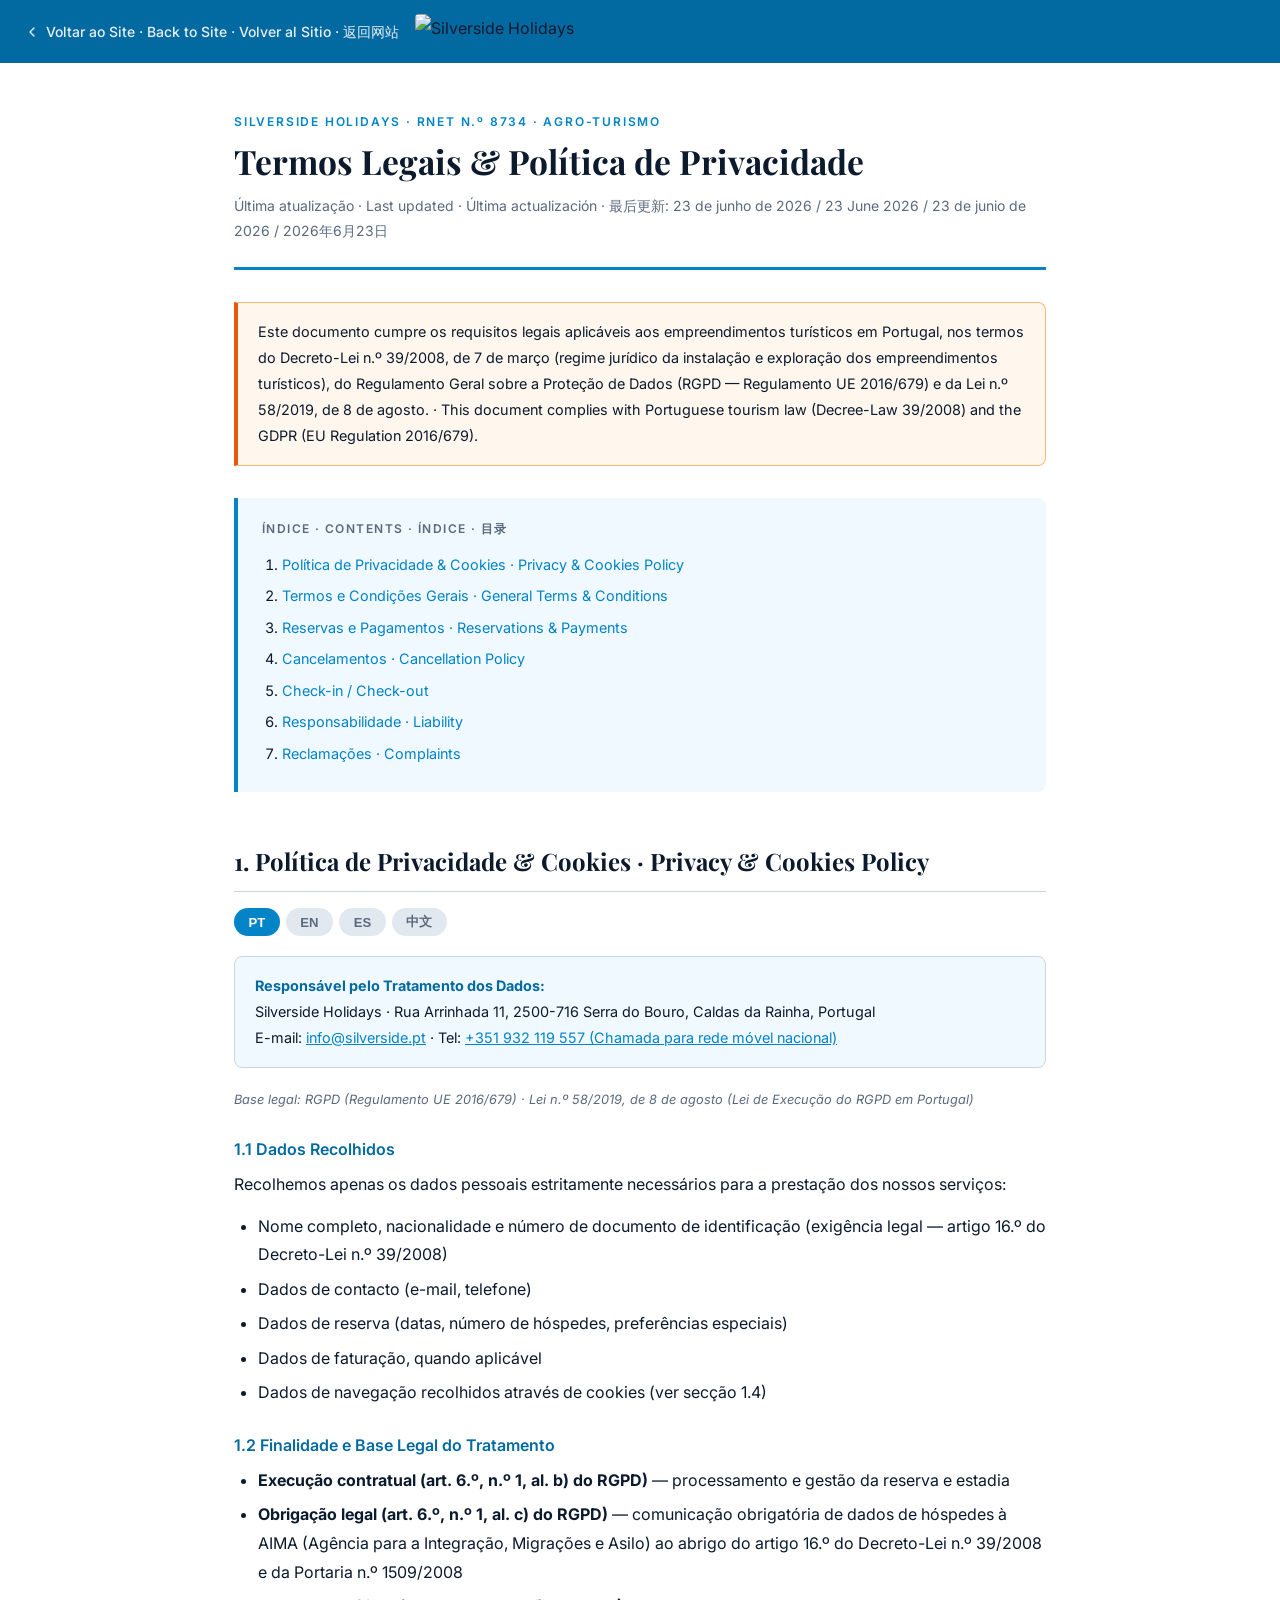
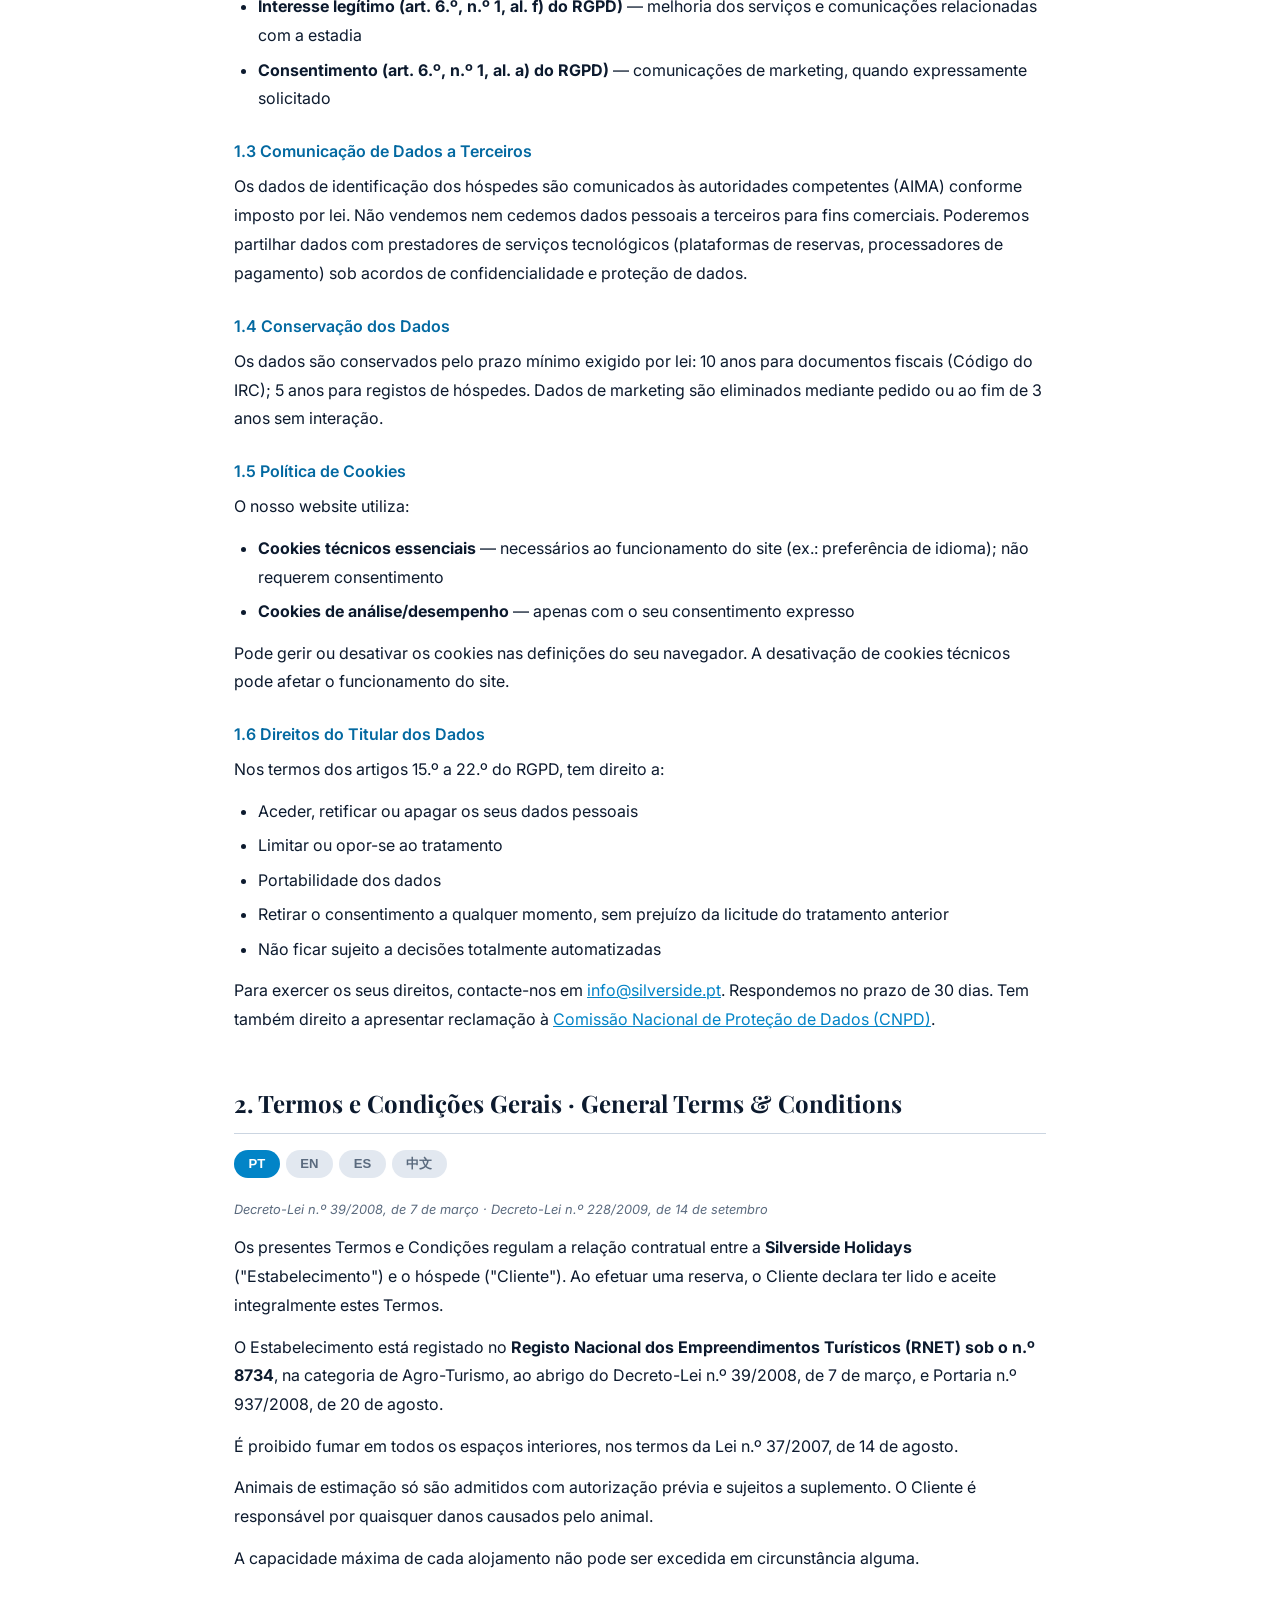
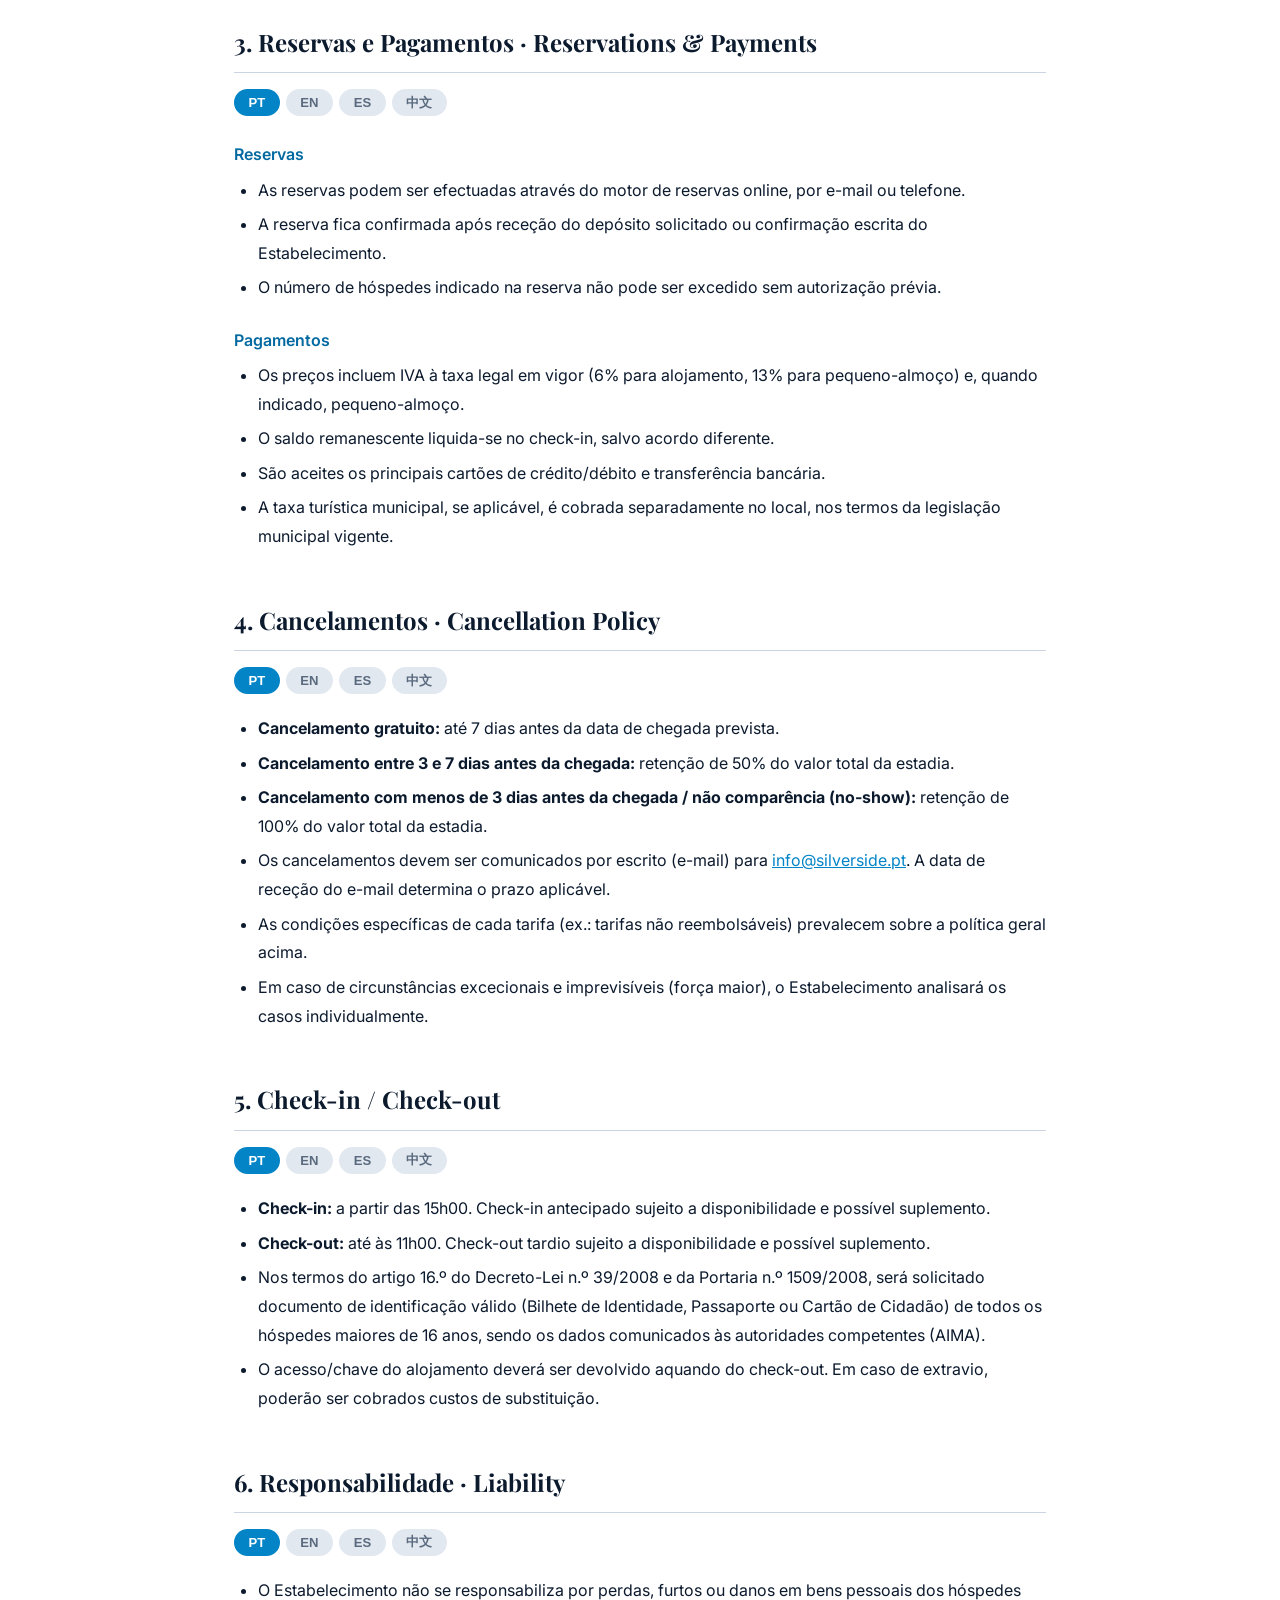
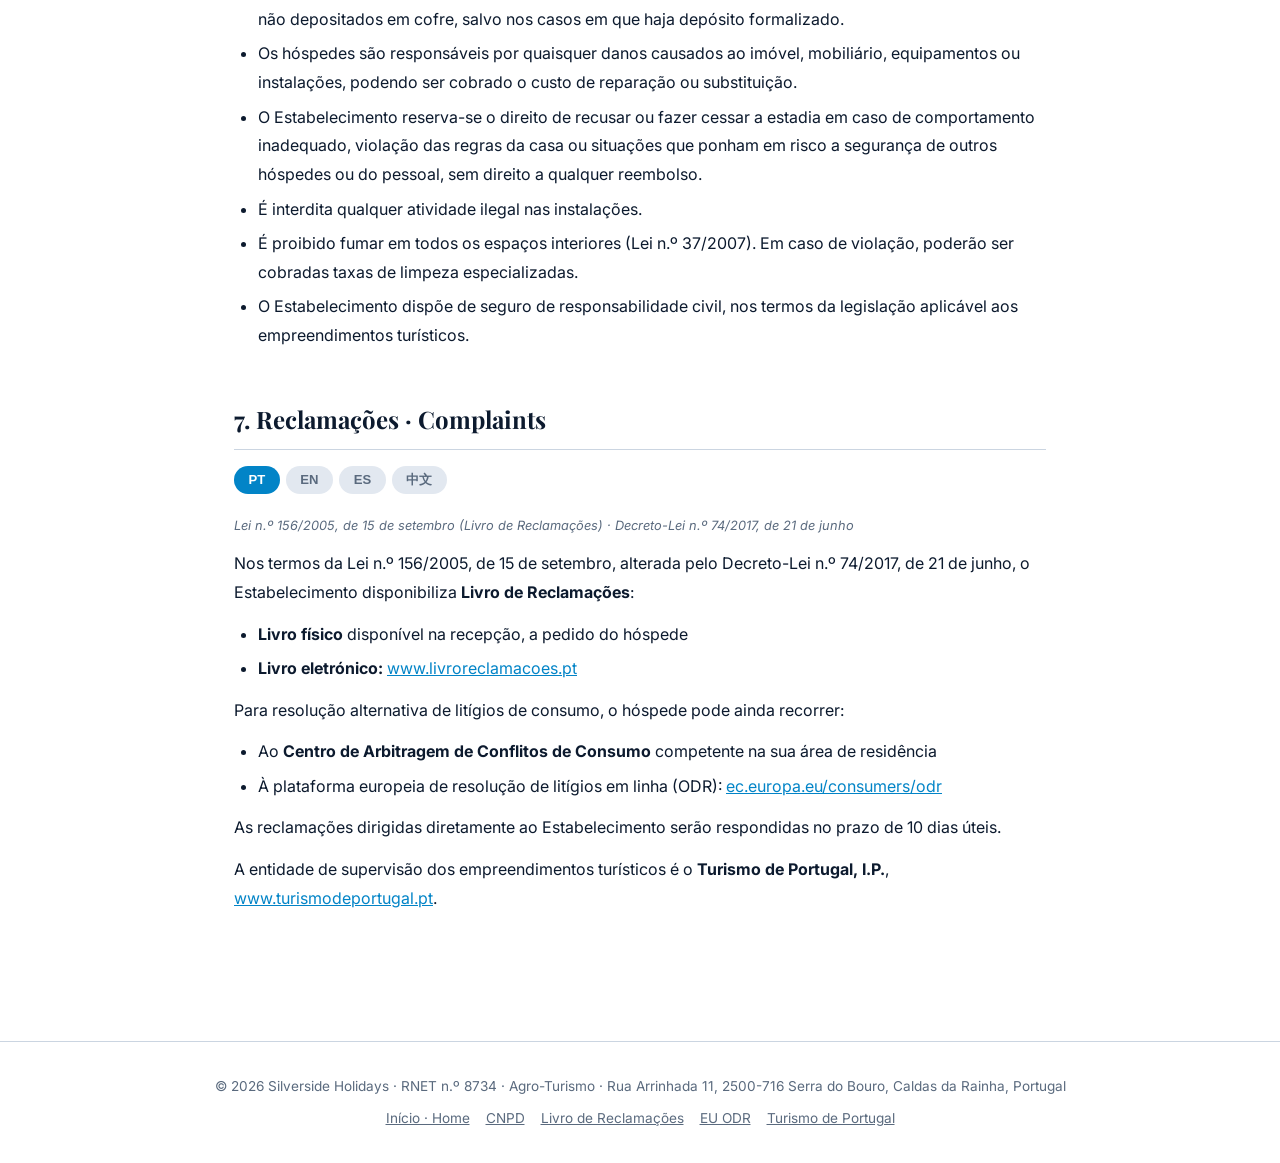
==== commit 0acddfad: "ExelyUpdated" ====
--- a/termos_legais.html
+++ b/termos_legais.html
@@ -47,22 +47,6 @@
     }
     .topbar a.back:hover { opacity: 1; text-decoration: underline; }
     .topbar img { height: 36px; border-radius: 4px; }
-    .topbar-actions {
-      margin-left: auto;
-      display: flex;
-      align-items: center;
-      gap: 0.75rem;
-    }
-    .topbar .book-btn {
-      background: #DC2626;
-      color: #fff;
-      text-decoration: none;
-      font-size: 0.8125rem;
-      font-weight: 600;
-      padding: 0.5rem 1rem;
-      border-radius: 6px;
-    }
-    .topbar .book-btn:hover { background: #B91C1C; }
 
     /* ── Page wrapper ── */
     .page {
@@ -208,19 +192,6 @@
       section > h2 { font-size: 1.25rem; }
     }
   </style>
-  <!-- Exely Booking Engine -->
-  <meta name="google-site-verification" content="CUYx3LEW8jjVTD2BBXpYp2aMDFgSX5VWZkhQwWPMs1c" />
-  <script type="text/javascript">
-    !function(e,n){
-      var t="bookingengine",o="integration",i=e[t]=e[t]||{},a=i[o]=i[o]||{},r="__cq",c="__loader",d="getElementsByTagName";
-      if(n=n||[],a[r]=a[r]?a[r].concat(n):n,!a[c]){a[c]=!0;var l=e.document,g=l[d]("head")[0]||l[d]("body")[0];
-      !function n(i){if(0!==i.length){var a=l.createElement("script");a.type="text/javascript",a.async=!0,a.src="https://"+i[0]+"/integration/loader.js",
-      a.onerror=a.onload=function(n,i){return function(){e[t]&&e[t][o]&&e[t][o].loaded||(g.removeChild(n),i())}}(a,(function(){n(i.slice(1,i.length))})),g.appendChild(a)}}(
-      ["pt-ibe.hopenapi.com", "ibe.hopenapi.com", "ibe.behopenapi.com"])}
-    }(window, [
-      ["setContext", "BE-INT-silverside_2026-08-05", "pt"]
-    ]);
-  </script>
 </head>
 <body>
 
@@ -230,9 +201,6 @@
       Voltar ao Site · Back to Site · Volver al Sitio · 返回网站
     </a>
     <img src="Logo.jpg" alt="Silverside Holidays" />
-    <div class="topbar-actions">
-      <a href="#" class="book-btn" data-be-booking-open="true">Book Now</a>
-    </div>
   </div>
 
   <main class="page">
